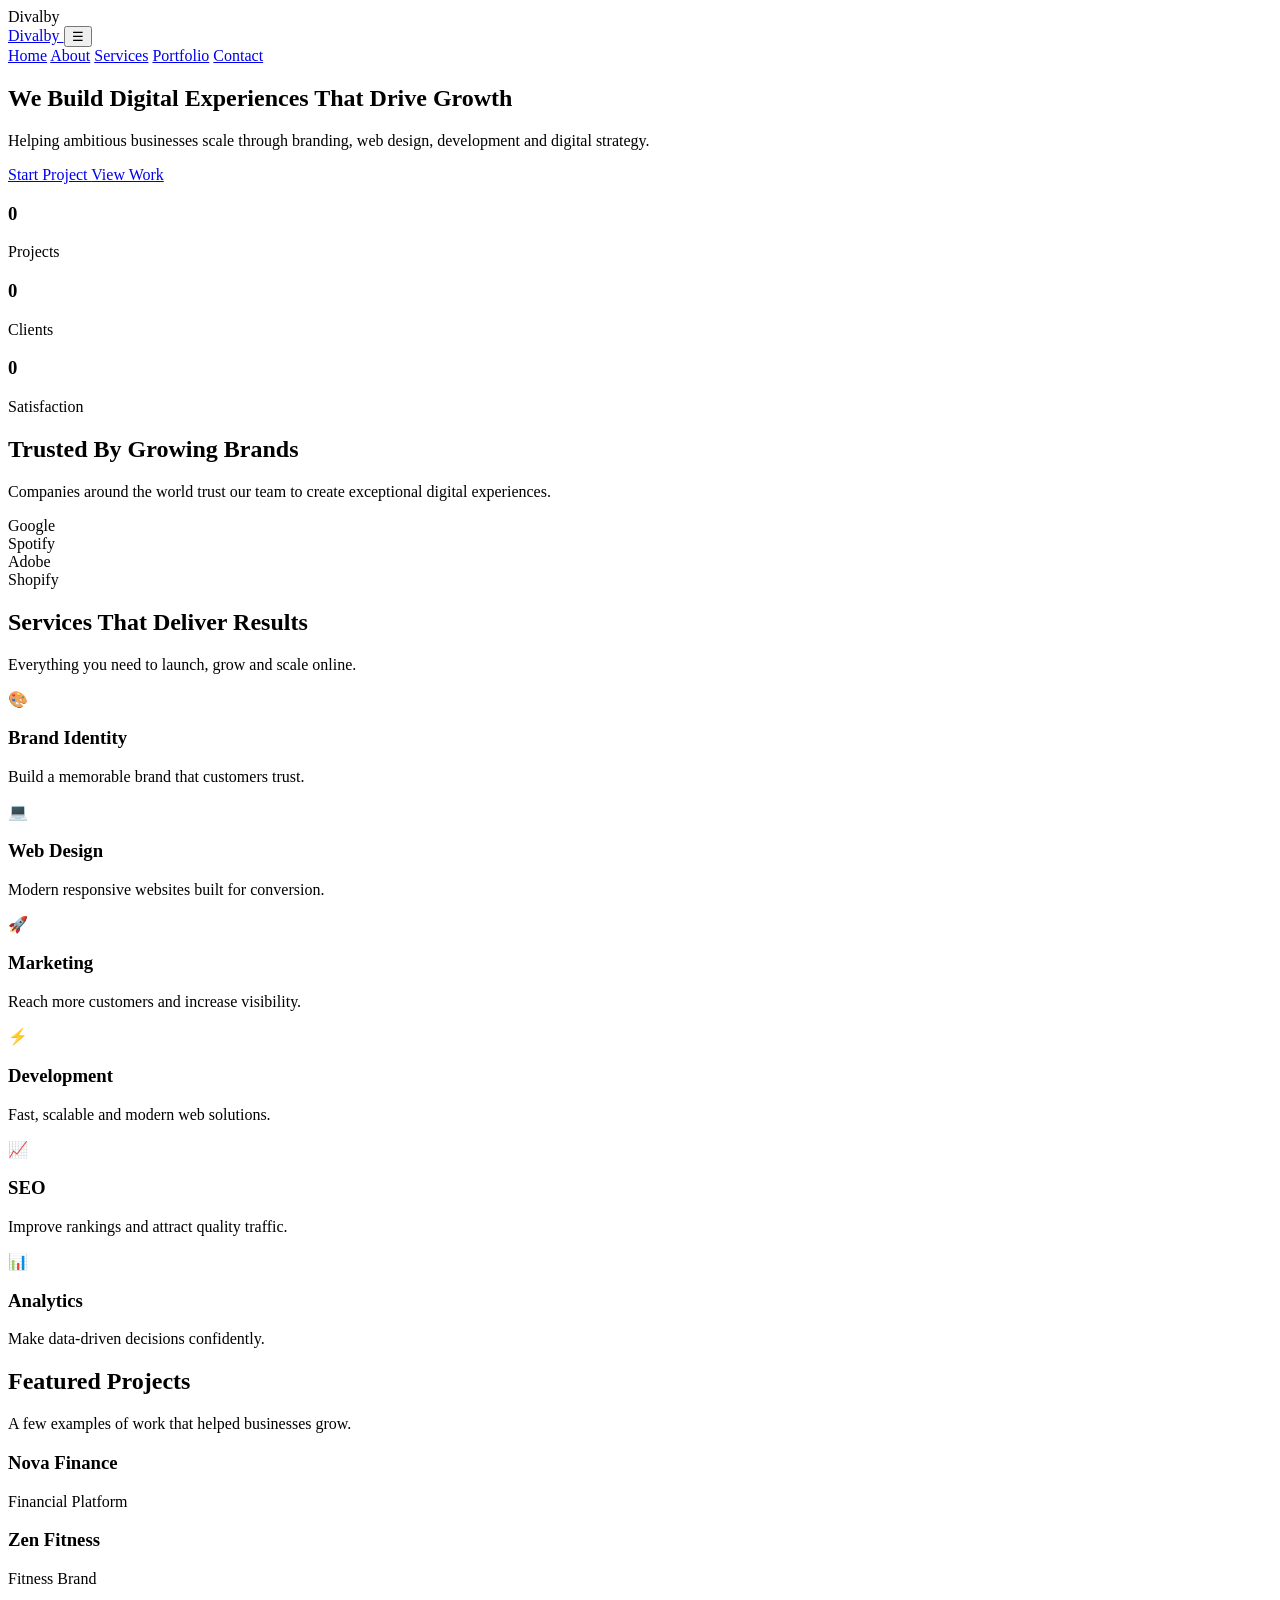
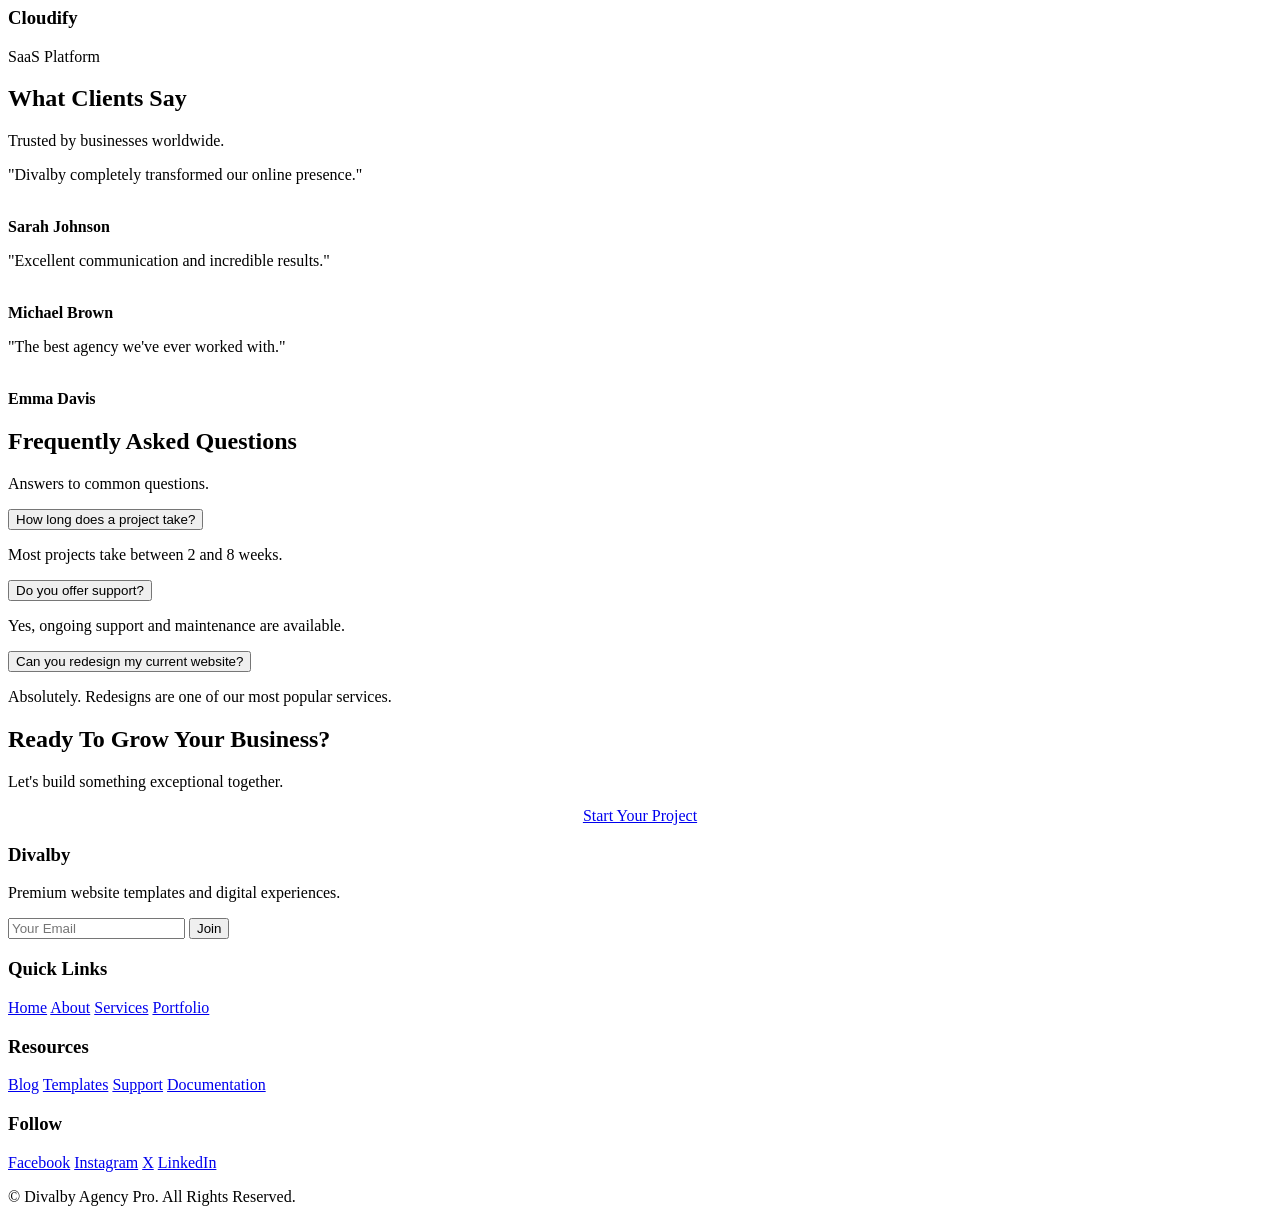
==== Divalby Premium Agency Template/index.html @ 117071e1 "Create index.html" ====
<!DOCTYPE html>
<html lang="en">
<head>

<meta charset="UTF-8">
<meta name="viewport" content="width=device-width, initial-scale=1.0">

<title>Divalby Agency Pro</title>

<meta name="description" content="Premium Digital Agency Website Template">

<link rel="stylesheet" href="style.css">

<link rel="preconnect" href="https://fonts.googleapis.com">
<link href="https://fonts.googleapis.com/css2?family=Inter:wght@400;500;600;700;800;900&display=swap" rel="stylesheet">

</head>

<body>

<div class="loader">
    <div class="loader-logo">Divalby</div>
</div>

<header class="header">

<div class="container nav">

<a href="index.html" class="logo">
Divalby
</a>

<button class="hamburger">
☰
</button>

<nav id="nav-menu">

<a href="index.html">Home</a>
<a href="about.html">About</a>
<a href="services.html">Services</a>
<a href="portfolio.html">Portfolio</a>
<a href="contact.html">Contact</a>

</nav>

</div>

</header>

<section class="hero">

<div class="hero-shape shape-1"></div>
<div class="hero-shape shape-2"></div>

<div class="container hero-content">

<h1>
We Build
<span class="hero-gradient">
Digital Experiences
</span>
That Drive Growth
</h1>

<p>
Helping ambitious businesses scale through
branding, web design, development and digital strategy.
</p>

<div class="hero-buttons">

<a href="contact.html" class="btn btn-primary">
Start Project
</a>

<a href="portfolio.html" class="btn btn-secondary">
View Work
</a>

</div>

<div class="hero-stats">

<div>
<h3 class="counter" data-target="500">0</h3>
<p>Projects</p>
</div>

<div>
<h3 class="counter" data-target="120">0</h3>
<p>Clients</p>
</div>

<div>
<h3 class="counter" data-target="98">0</h3>
<p>Satisfaction</p>
</div>

</div>

</div>

</section>

<section>

<div class="container">

<div class="section-title">
<h2>Trusted By Growing Brands</h2>
<p>
Companies around the world trust our team
to create exceptional digital experiences.
</p>
</div>

<div class="grid-4">

<div class="card">Google</div>
<div class="card">Spotify</div>
<div class="card">Adobe</div>
<div class="card">Shopify</div>

</div>

</div>

</section>

<section>

<div class="container">

<div class="section-title">
<h2>Services That Deliver Results</h2>
<p>
Everything you need to launch, grow and scale online.
</p>
</div>

<div class="grid-3">

<div class="card service-card">

<div class="service-icon">
🎨
</div>

<h3>Brand Identity</h3>

<p>
Build a memorable brand that customers trust.
</p>

</div>

<div class="card service-card">

<div class="service-icon">
💻
</div>

<h3>Web Design</h3>

<p>
Modern responsive websites built for conversion.
</p>

</div>

<div class="card service-card">

<div class="service-icon">
🚀
</div>

<h3>Marketing</h3>

<p>
Reach more customers and increase visibility.
</p>

</div>

<div class="card service-card">

<div class="service-icon">
⚡
</div>

<h3>Development</h3>

<p>
Fast, scalable and modern web solutions.
</p>

</div>

<div class="card service-card">

<div class="service-icon">
📈
</div>

<h3>SEO</h3>

<p>
Improve rankings and attract quality traffic.
</p>

</div>

<div class="card service-card">

<div class="service-icon">
📊
</div>

<h3>Analytics</h3>

<p>
Make data-driven decisions confidently.
</p>

</div>

</div>

</div>

</section>

<section>

<div class="container">

<div class="section-title">

<h2>Featured Projects</h2>

<p>
A few examples of work that helped businesses grow.
</p>

</div>

<div class="grid-3">

<div class="project card">

<div class="project-image"></div>

<h3>Nova Finance</h3>

<p>
Financial Platform
</p>

</div>

<div class="project card">

<div class="project-image"></div>

<h3>Zen Fitness</h3>

<p>
Fitness Brand
</p>

</div>

<div class="project card">

<div class="project-image"></div>

<h3>Cloudify</h3>

<p>
SaaS Platform
</p>

</div>

</div>

</div>

</section>

<section>

<div class="container">

<div class="section-title">

<h2>What Clients Say</h2>

<p>
Trusted by businesses worldwide.
</p>

</div>

<div class="grid-3">

<div class="card">

<p>
"Divalby completely transformed our online presence."
</p>

<br>

<strong>
Sarah Johnson
</strong>

</div>

<div class="card">

<p>
"Excellent communication and incredible results."
</p>

<br>

<strong>
Michael Brown
</strong>

</div>

<div class="card">

<p>
"The best agency we've ever worked with."
</p>

<br>

<strong>
Emma Davis
</strong>

</div>

</div>

</div>

</section>

<section>

<div class="container">

<div class="section-title">

<h2>Frequently Asked Questions</h2>

<p>
Answers to common questions.
</p>

</div>

<div class="faq-item card">

<button class="faq-question">
How long does a project take?
</button>

<div class="faq-answer">

<p>
Most projects take between 2 and 8 weeks.
</p>

</div>

</div>

<div class="faq-item card">

<button class="faq-question">
Do you offer support?
</button>

<div class="faq-answer">

<p>
Yes, ongoing support and maintenance are available.
</p>

</div>

</div>

<div class="faq-item card">

<button class="faq-question">
Can you redesign my current website?
</button>

<div class="faq-answer">

<p>
Absolutely. Redesigns are one of our most popular services.
</p>

</div>

</div>

</div>

</section>

<section>

<div class="container">

<div class="card glass">

<div class="section-title">

<h2>Ready To Grow Your Business?</h2>

<p>
Let's build something exceptional together.
</p>

</div>

<div style="text-align:center;">

<a href="contact.html" class="btn btn-primary">
Start Your Project
</a>

</div>

</div>

</div>

</section>

<footer class="footer">

<div class="container">

<div class="footer-grid">

<div>

<h3>Divalby</h3>

<p>
Premium website templates and digital experiences.
</p>

<div class="newsletter">

<input
type="email"
placeholder="Your Email">

<button class="btn btn-primary">
Join
</button>

</div>

</div>

<div>

<h3>Quick Links</h3>

<a href="index.html">Home</a>
<a href="about.html">About</a>
<a href="services.html">Services</a>
<a href="portfolio.html">Portfolio</a>

</div>

<div>

<h3>Resources</h3>

<a href="#">Blog</a>
<a href="#">Templates</a>
<a href="#">Support</a>
<a href="#">Documentation</a>

</div>

<div>

<h3>Follow</h3>

<a href="#">Facebook</a>
<a href="#">Instagram</a>
<a href="#">X</a>
<a href="#">LinkedIn</a>

</div>

</div>

<div class="footer-bottom">

<p>
© <span id="year"></span> Divalby Agency Pro.
All Rights Reserved.
</p>

</div>

</div>

</footer>

<script src="script.js"></script>

</body>
</html>
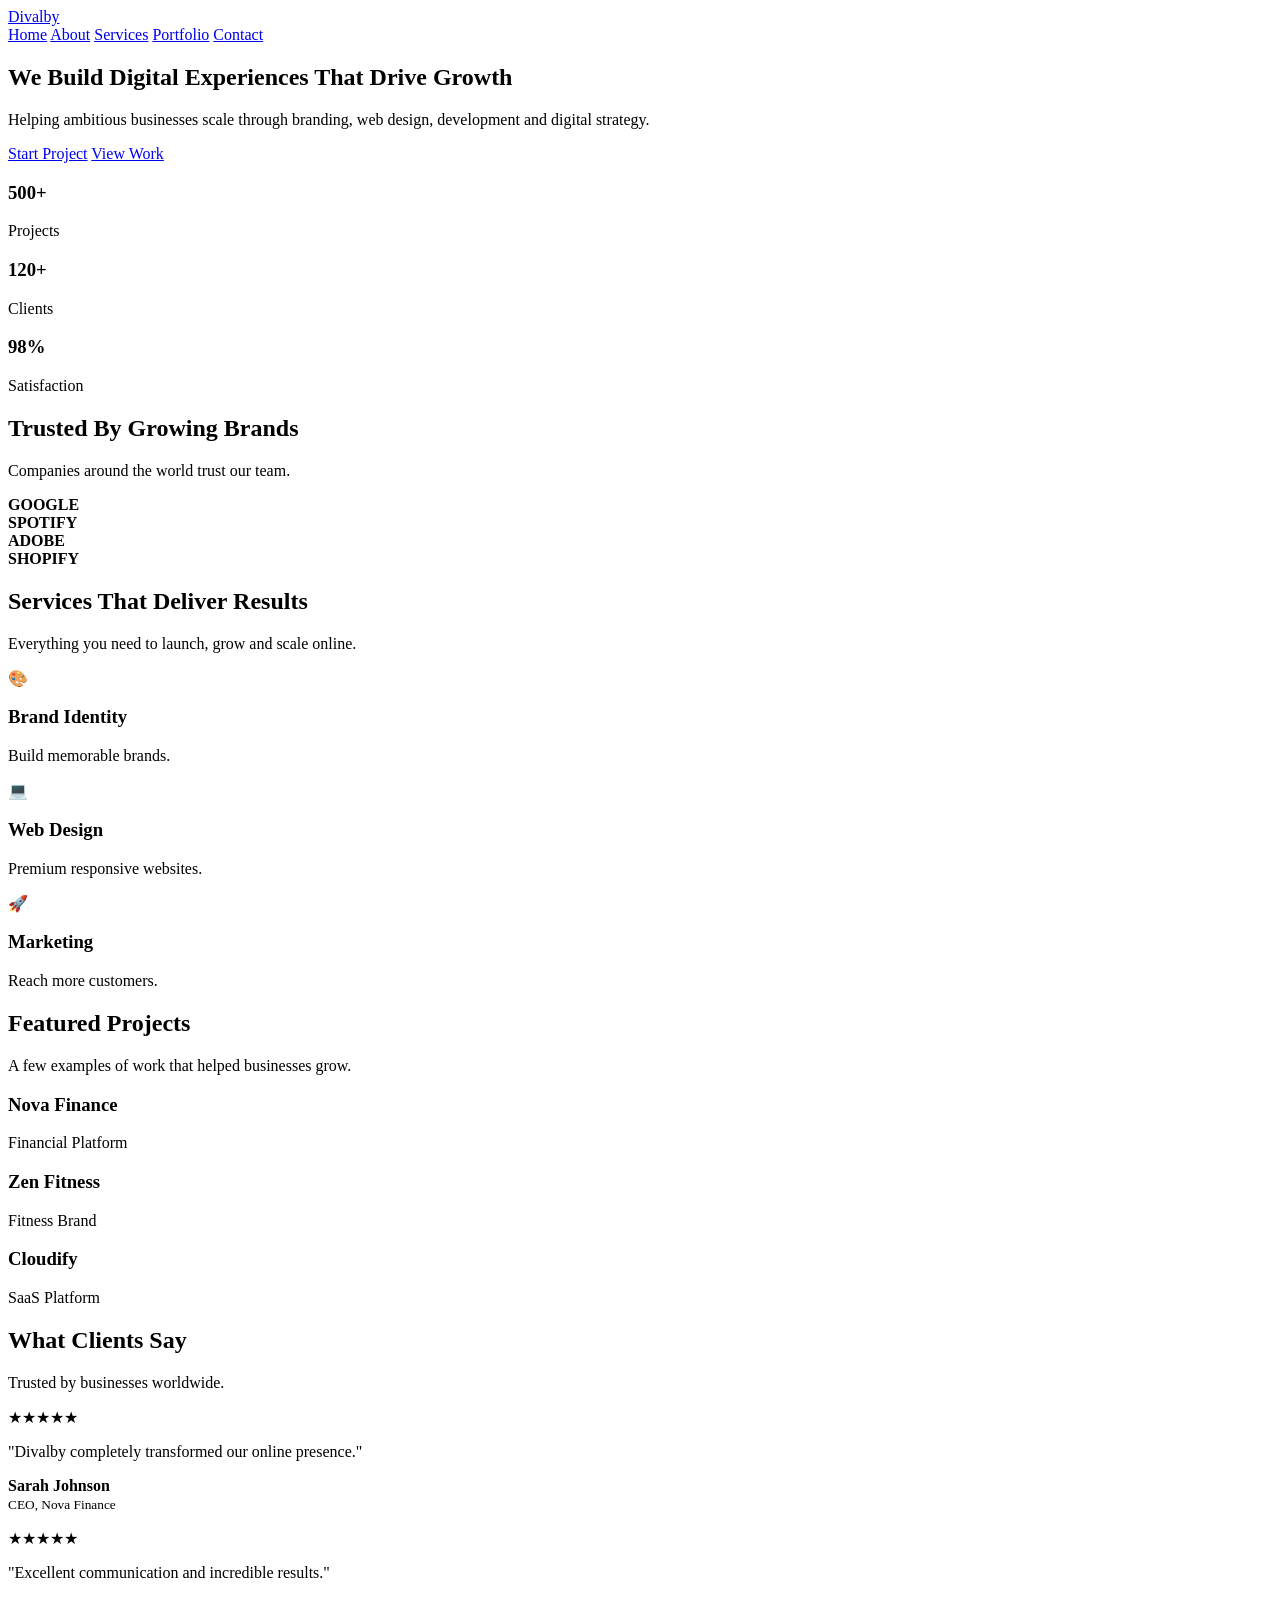
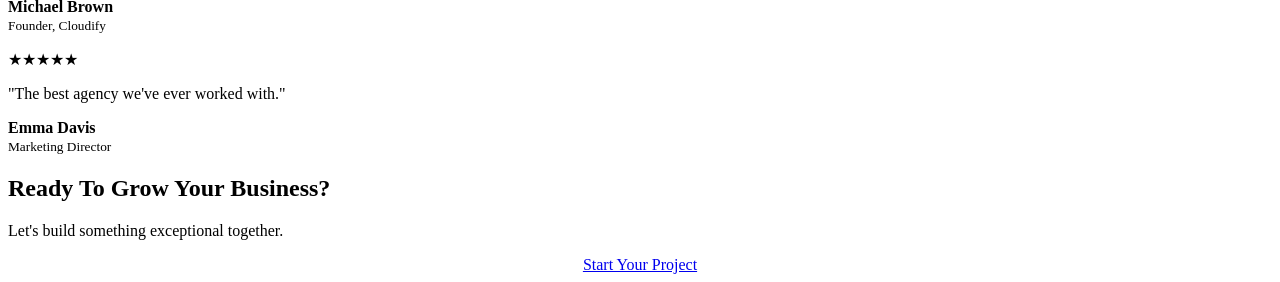
==== commit abc2c0ac: "Update index.html" ====
--- a/Divalby Premium Agency Template/index.html
+++ b/Divalby Premium Agency Template/index.html
@@ -1,531 +1,167 @@
 <!DOCTYPE html>
 <html lang="en">
 <head>
-
 <meta charset="UTF-8">
 <meta name="viewport" content="width=device-width, initial-scale=1.0">
-
 <title>Divalby Agency Pro</title>
-
-<meta name="description" content="Premium Digital Agency Website Template">
-
-<link rel="stylesheet" href="style.css">
-
-<link rel="preconnect" href="https://fonts.googleapis.com">
-<link href="https://fonts.googleapis.com/css2?family=Inter:wght@400;500;600;700;800;900&display=swap" rel="stylesheet">
-
+<link rel="stylesheet" href="divalby-style-v3.css">
+<link href="https://fonts.googleapis.com/css2?family=Inter:wght@400;500;600;700;800&display=swap" rel="stylesheet">
 </head>
-
 <body>
 
-<div class="loader">
-    <div class="loader-logo">Divalby</div>
-</div>
-
 <header class="header">
-
-<div class="container nav">
-
-<a href="index.html" class="logo">
-Divalby
-</a>
-
-<button class="hamburger">
-☰
-</button>
-
-<nav id="nav-menu">
-
-<a href="index.html">Home</a>
-<a href="about.html">About</a>
-<a href="services.html">Services</a>
-<a href="portfolio.html">Portfolio</a>
-<a href="contact.html">Contact</a>
-
-</nav>
-
-</div>
-
+  <div class="container nav">
+    <a href="index.html" class="logo">Divalby</a>
+    <nav>
+      <a href="index.html" class="active">Home</a>
+      <a href="about.html">About</a>
+      <a href="services.html">Services</a>
+      <a href="portfolio.html">Portfolio</a>
+      <a href="contact.html">Contact</a>
+    </nav>
+  </div>
 </header>
 
 <section class="hero">
+  <div class="container hero-content">
+    <h1>
+      We Build Digital
+      <span class="hero-gradient">Experiences</span>
+      That Drive Growth
+    </h1>
 
-<div class="hero-shape shape-1"></div>
-<div class="hero-shape shape-2"></div>
+    <p>
+      Helping ambitious businesses scale through branding,
+      web design, development and digital strategy.
+    </p>
 
-<div class="container hero-content">
+    <div class="hero-buttons">
+      <a href="contact.html" class="btn btn-primary">Start Project</a>
+      <a href="portfolio.html" class="btn btn-secondary">View Work</a>
+    </div>
 
-<h1>
-We Build
-<span class="hero-gradient">
-Digital Experiences
-</span>
-That Drive Growth
-</h1>
-
-<p>
-Helping ambitious businesses scale through
-branding, web design, development and digital strategy.
-</p>
-
-<div class="hero-buttons">
-
-<a href="contact.html" class="btn btn-primary">
-Start Project
-</a>
-
-<a href="portfolio.html" class="btn btn-secondary">
-View Work
-</a>
-
-</div>
-
-<div class="hero-stats">
-
-<div>
-<h3 class="counter" data-target="500">0</h3>
-<p>Projects</p>
-</div>
-
-<div>
-<h3 class="counter" data-target="120">0</h3>
-<p>Clients</p>
-</div>
-
-<div>
-<h3 class="counter" data-target="98">0</h3>
-<p>Satisfaction</p>
-</div>
-
-</div>
-
-</div>
-
+    <div class="hero-stats">
+      <div>
+        <h3>500+</h3>
+        <p>Projects</p>
+      </div>
+      <div>
+        <h3>120+</h3>
+        <p>Clients</p>
+      </div>
+      <div>
+        <h3>98%</h3>
+        <p>Satisfaction</p>
+      </div>
+    </div>
+  </div>
 </section>
 
 <section>
+  <div class="container">
+    <div class="section-title">
+      <h2>Trusted By Growing Brands</h2>
+      <p>Companies around the world trust our team.</p>
+    </div>
 
-<div class="container">
-
-<div class="section-title">
-<h2>Trusted By Growing Brands</h2>
-<p>
-Companies around the world trust our team
-to create exceptional digital experiences.
-</p>
-</div>
-
-<div class="grid-4">
-
-<div class="card">Google</div>
-<div class="card">Spotify</div>
-<div class="card">Adobe</div>
-<div class="card">Shopify</div>
-
-</div>
-
-</div>
-
+    <div class="grid-4">
+      <div class="card"><strong>GOOGLE</strong></div>
+      <div class="card"><strong>SPOTIFY</strong></div>
+      <div class="card"><strong>ADOBE</strong></div>
+      <div class="card"><strong>SHOPIFY</strong></div>
+    </div>
+  </div>
 </section>
 
 <section>
+  <div class="container">
+    <div class="section-title">
+      <h2>Services That Deliver Results</h2>
+      <p>Everything you need to launch, grow and scale online.</p>
+    </div>
 
-<div class="container">
-
-<div class="section-title">
-<h2>Services That Deliver Results</h2>
-<p>
-Everything you need to launch, grow and scale online.
-</p>
-</div>
-
-<div class="grid-3">
-
-<div class="card service-card">
-
-<div class="service-icon">
-🎨
-</div>
-
-<h3>Brand Identity</h3>
-
-<p>
-Build a memorable brand that customers trust.
-</p>
-
-</div>
-
-<div class="card service-card">
-
-<div class="service-icon">
-💻
-</div>
-
-<h3>Web Design</h3>
-
-<p>
-Modern responsive websites built for conversion.
-</p>
-
-</div>
-
-<div class="card service-card">
-
-<div class="service-icon">
-🚀
-</div>
-
-<h3>Marketing</h3>
-
-<p>
-Reach more customers and increase visibility.
-</p>
-
-</div>
-
-<div class="card service-card">
-
-<div class="service-icon">
-⚡
-</div>
-
-<h3>Development</h3>
-
-<p>
-Fast, scalable and modern web solutions.
-</p>
-
-</div>
-
-<div class="card service-card">
-
-<div class="service-icon">
-📈
-</div>
-
-<h3>SEO</h3>
-
-<p>
-Improve rankings and attract quality traffic.
-</p>
-
-</div>
-
-<div class="card service-card">
-
-<div class="service-icon">
-📊
-</div>
-
-<h3>Analytics</h3>
-
-<p>
-Make data-driven decisions confidently.
-</p>
-
-</div>
-
-</div>
-
-</div>
-
+    <div class="grid-3">
+      <div class="card"><div class="service-icon">🎨</div><h3>Brand Identity</h3><p>Build memorable brands.</p></div>
+      <div class="card"><div class="service-icon">💻</div><h3>Web Design</h3><p>Premium responsive websites.</p></div>
+      <div class="card"><div class="service-icon">🚀</div><h3>Marketing</h3><p>Reach more customers.</p></div>
+    </div>
+  </div>
 </section>
 
 <section>
+  <div class="container">
+    <div class="section-title">
+      <h2>Featured Projects</h2>
+      <p>A few examples of work that helped businesses grow.</p>
+    </div>
 
-<div class="container">
+    <div class="grid-3">
+      <div class="card project">
+        <div class="project-image"></div>
+        <h3>Nova Finance</h3>
+        <p>Financial Platform</p>
+      </div>
 
-<div class="section-title">
+      <div class="card project">
+        <div class="project-image"></div>
+        <h3>Zen Fitness</h3>
+        <p>Fitness Brand</p>
+      </div>
 
-<h2>Featured Projects</h2>
-
-<p>
-A few examples of work that helped businesses grow.
-</p>
-
-</div>
-
-<div class="grid-3">
-
-<div class="project card">
-
-<div class="project-image"></div>
-
-<h3>Nova Finance</h3>
-
-<p>
-Financial Platform
-</p>
-
-</div>
-
-<div class="project card">
-
-<div class="project-image"></div>
-
-<h3>Zen Fitness</h3>
-
-<p>
-Fitness Brand
-</p>
-
-</div>
-
-<div class="project card">
-
-<div class="project-image"></div>
-
-<h3>Cloudify</h3>
-
-<p>
-SaaS Platform
-</p>
-
-</div>
-
-</div>
-
-</div>
-
+      <div class="card project">
+        <div class="project-image"></div>
+        <h3>Cloudify</h3>
+        <p>SaaS Platform</p>
+      </div>
+    </div>
+  </div>
 </section>
 
 <section>
+  <div class="container">
+    <div class="section-title">
+      <h2>What Clients Say</h2>
+      <p>Trusted by businesses worldwide.</p>
+    </div>
 
-<div class="container">
+    <div class="grid-3">
+      <div class="card">
+        <p>★★★★★</p>
+        <p>"Divalby completely transformed our online presence."</p>
+        <strong>Sarah Johnson</strong><br>
+        <small>CEO, Nova Finance</small>
+      </div>
 
-<div class="section-title">
+      <div class="card">
+        <p>★★★★★</p>
+        <p>"Excellent communication and incredible results."</p>
+        <strong>Michael Brown</strong><br>
+        <small>Founder, Cloudify</small>
+      </div>
 
-<h2>What Clients Say</h2>
-
-<p>
-Trusted by businesses worldwide.
-</p>
-
-</div>
-
-<div class="grid-3">
-
-<div class="card">
-
-<p>
-"Divalby completely transformed our online presence."
-</p>
-
-<br>
-
-<strong>
-Sarah Johnson
-</strong>
-
-</div>
-
-<div class="card">
-
-<p>
-"Excellent communication and incredible results."
-</p>
-
-<br>
-
-<strong>
-Michael Brown
-</strong>
-
-</div>
-
-<div class="card">
-
-<p>
-"The best agency we've ever worked with."
-</p>
-
-<br>
-
-<strong>
-Emma Davis
-</strong>
-
-</div>
-
-</div>
-
-</div>
-
+      <div class="card">
+        <p>★★★★★</p>
+        <p>"The best agency we've ever worked with."</p>
+        <strong>Emma Davis</strong><br>
+        <small>Marketing Director</small>
+      </div>
+    </div>
+  </div>
 </section>
 
 <section>
-
-<div class="container">
-
-<div class="section-title">
-
-<h2>Frequently Asked Questions</h2>
-
-<p>
-Answers to common questions.
-</p>
-
-</div>
-
-<div class="faq-item card">
-
-<button class="faq-question">
-How long does a project take?
-</button>
-
-<div class="faq-answer">
-
-<p>
-Most projects take between 2 and 8 weeks.
-</p>
-
-</div>
-
-</div>
-
-<div class="faq-item card">
-
-<button class="faq-question">
-Do you offer support?
-</button>
-
-<div class="faq-answer">
-
-<p>
-Yes, ongoing support and maintenance are available.
-</p>
-
-</div>
-
-</div>
-
-<div class="faq-item card">
-
-<button class="faq-question">
-Can you redesign my current website?
-</button>
-
-<div class="faq-answer">
-
-<p>
-Absolutely. Redesigns are one of our most popular services.
-</p>
-
-</div>
-
-</div>
-
-</div>
-
+  <div class="container">
+    <div class="card glass">
+      <div class="section-title">
+        <h2>Ready To Grow Your Business?</h2>
+        <p>Let's build something exceptional together.</p>
+      </div>
+      <div style="text-align:center">
+        <a href="contact.html" class="btn btn-primary">Start Your Project</a>
+      </div>
+    </div>
+  </div>
 </section>
-
-<section>
-
-<div class="container">
-
-<div class="card glass">
-
-<div class="section-title">
-
-<h2>Ready To Grow Your Business?</h2>
-
-<p>
-Let's build something exceptional together.
-</p>
-
-</div>
-
-<div style="text-align:center;">
-
-<a href="contact.html" class="btn btn-primary">
-Start Your Project
-</a>
-
-</div>
-
-</div>
-
-</div>
-
-</section>
-
-<footer class="footer">
-
-<div class="container">
-
-<div class="footer-grid">
-
-<div>
-
-<h3>Divalby</h3>
-
-<p>
-Premium website templates and digital experiences.
-</p>
-
-<div class="newsletter">
-
-<input
-type="email"
-placeholder="Your Email">
-
-<button class="btn btn-primary">
-Join
-</button>
-
-</div>
-
-</div>
-
-<div>
-
-<h3>Quick Links</h3>
-
-<a href="index.html">Home</a>
-<a href="about.html">About</a>
-<a href="services.html">Services</a>
-<a href="portfolio.html">Portfolio</a>
-
-</div>
-
-<div>
-
-<h3>Resources</h3>
-
-<a href="#">Blog</a>
-<a href="#">Templates</a>
-<a href="#">Support</a>
-<a href="#">Documentation</a>
-
-</div>
-
-<div>
-
-<h3>Follow</h3>
-
-<a href="#">Facebook</a>
-<a href="#">Instagram</a>
-<a href="#">X</a>
-<a href="#">LinkedIn</a>
-
-</div>
-
-</div>
-
-<div class="footer-bottom">
-
-<p>
-© <span id="year"></span> Divalby Agency Pro.
-All Rights Reserved.
-</p>
-
-</div>
-
-</div>
-
-</footer>
-
-<script src="script.js"></script>
 
 </body>
 </html>
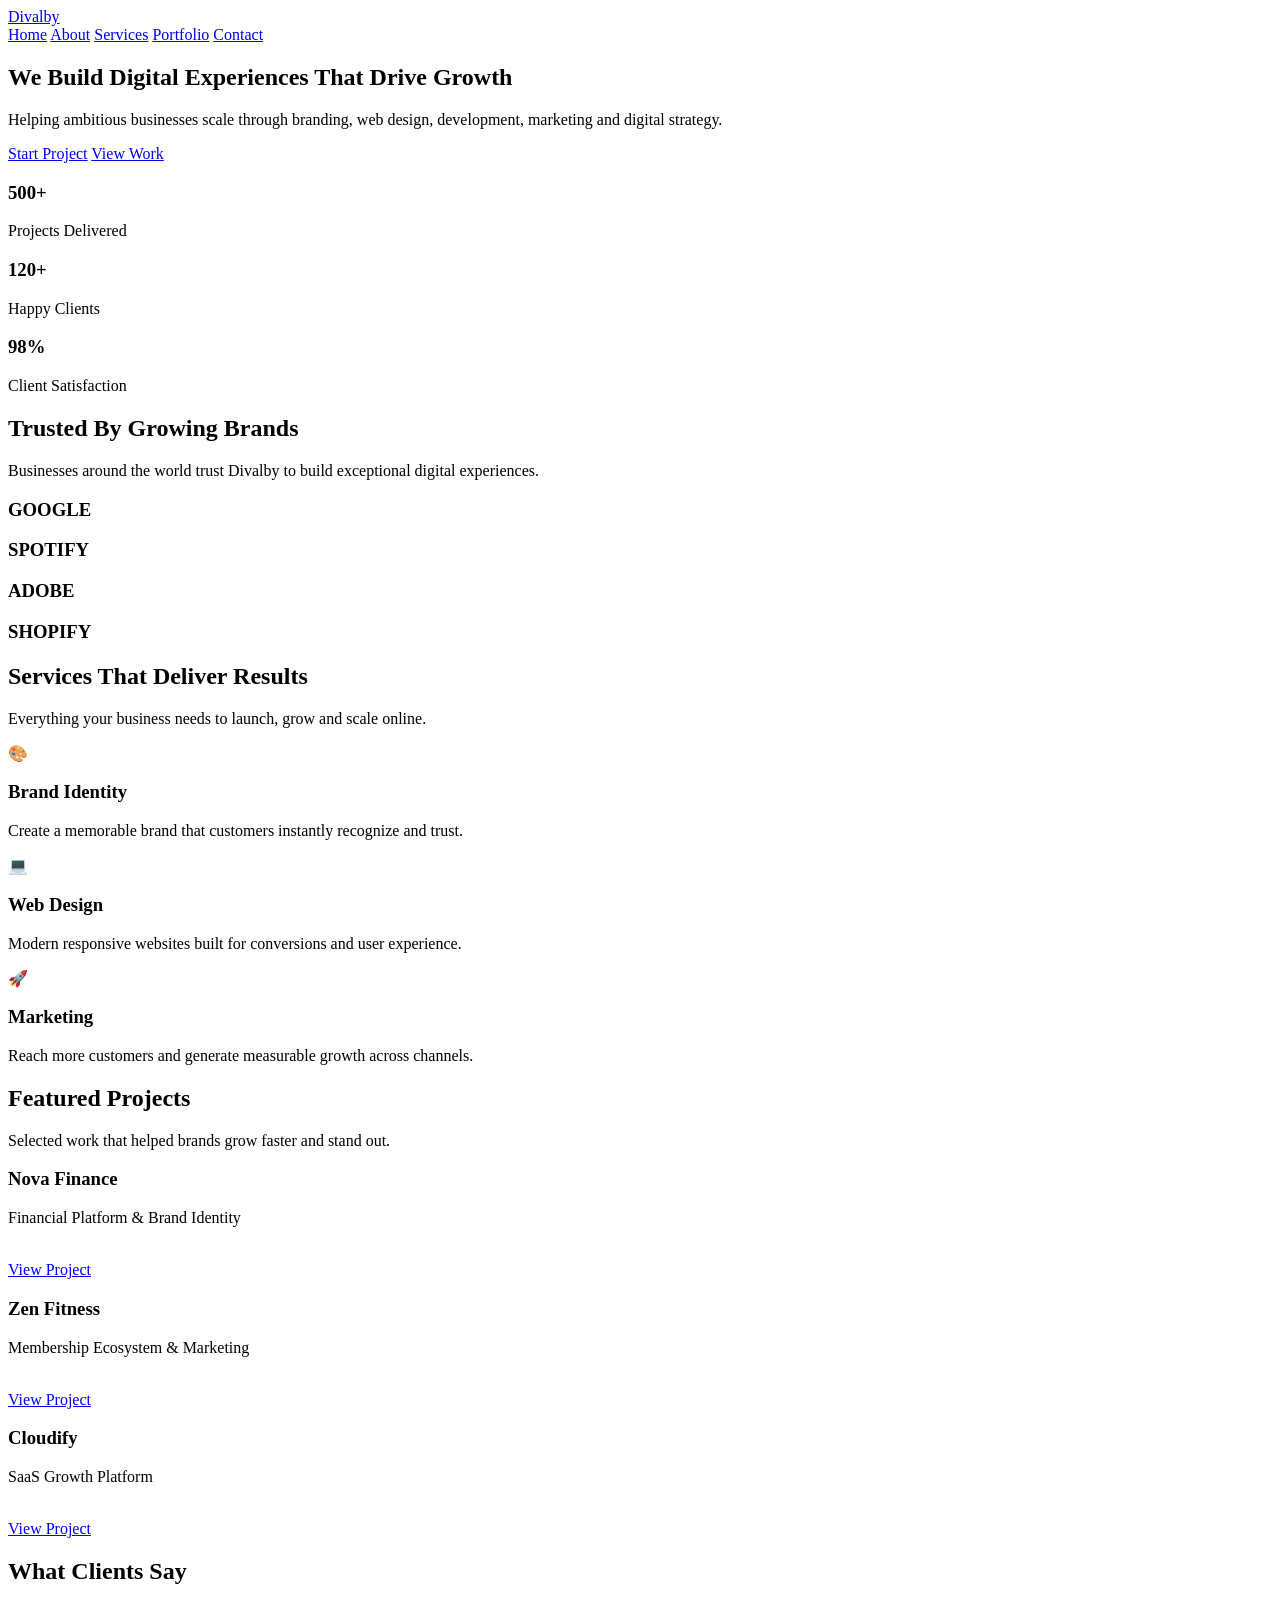
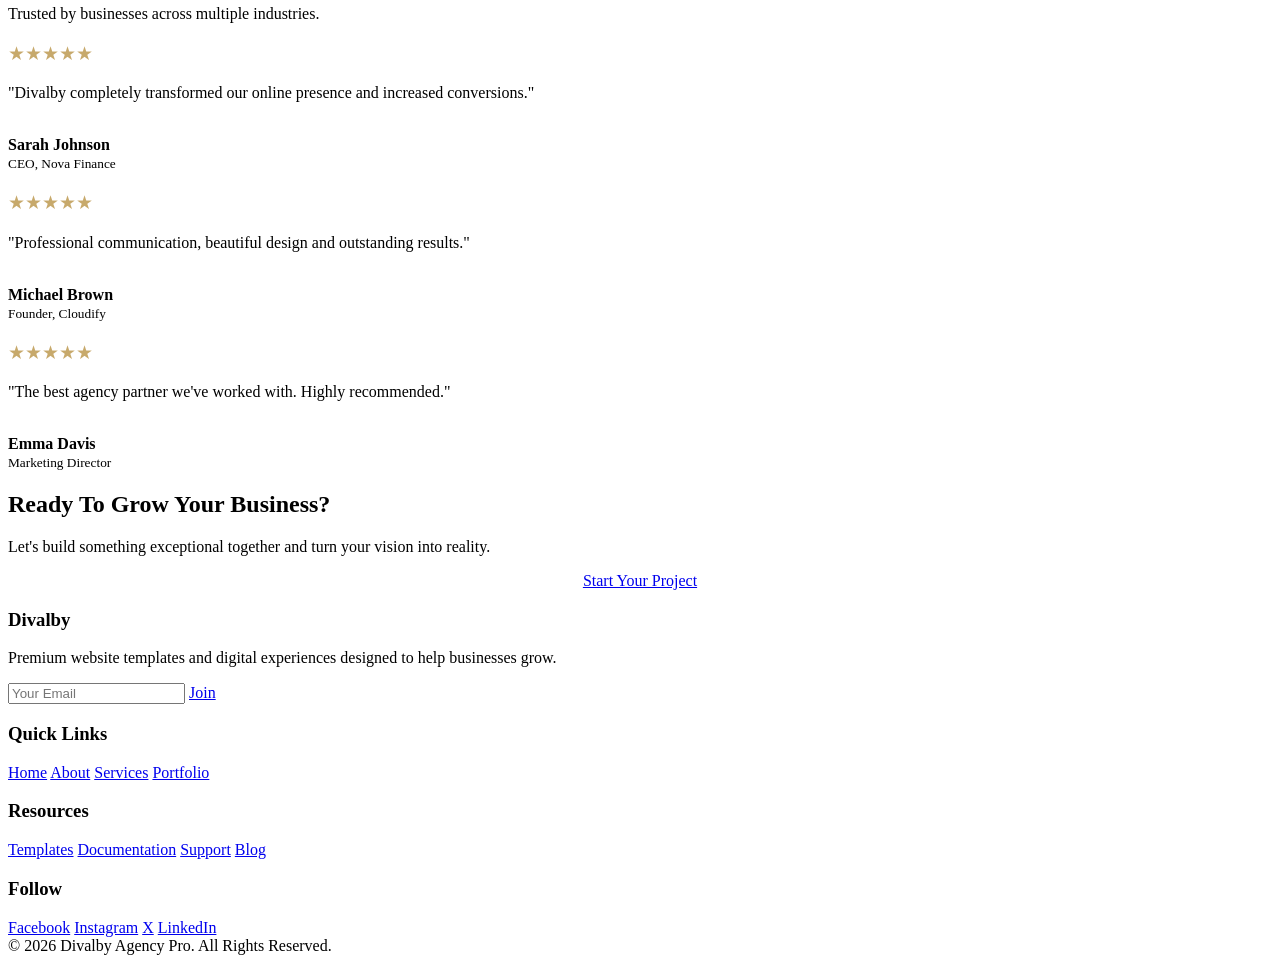
==== commit 6c7ca589: "Update index.html" ====
--- a/Divalby Premium Agency Template/index.html
+++ b/Divalby Premium Agency Template/index.html
@@ -12,6 +12,7 @@
 <header class="header">
   <div class="container nav">
     <a href="index.html" class="logo">Divalby</a>
+
     <nav>
       <a href="index.html" class="active">Home</a>
       <a href="about.html">About</a>
@@ -24,6 +25,7 @@
 
 <section class="hero">
   <div class="container hero-content">
+
     <h1>
       We Build Digital
       <span class="hero-gradient">Experiences</span>
@@ -31,8 +33,8 @@
     </h1>
 
     <p>
-      Helping ambitious businesses scale through branding,
-      web design, development and digital strategy.
+      Helping ambitious businesses scale through branding, web design,
+      development, marketing and digital strategy.
     </p>
 
     <div class="hero-buttons">
@@ -43,125 +45,220 @@
     <div class="hero-stats">
       <div>
         <h3>500+</h3>
-        <p>Projects</p>
-      </div>
+        <p>Projects Delivered</p>
+      </div>
+
       <div>
         <h3>120+</h3>
-        <p>Clients</p>
-      </div>
+        <p>Happy Clients</p>
+      </div>
+
       <div>
         <h3>98%</h3>
-        <p>Satisfaction</p>
-      </div>
-    </div>
-  </div>
-</section>
-
-<section>
-  <div class="container">
+        <p>Client Satisfaction</p>
+      </div>
+    </div>
+
+  </div>
+</section>
+
+<section>
+  <div class="container">
+
     <div class="section-title">
       <h2>Trusted By Growing Brands</h2>
-      <p>Companies around the world trust our team.</p>
+      <p>Businesses around the world trust Divalby to build exceptional digital experiences.</p>
     </div>
 
     <div class="grid-4">
-      <div class="card"><strong>GOOGLE</strong></div>
-      <div class="card"><strong>SPOTIFY</strong></div>
-      <div class="card"><strong>ADOBE</strong></div>
-      <div class="card"><strong>SHOPIFY</strong></div>
-    </div>
-  </div>
-</section>
-
-<section>
-  <div class="container">
+      <div class="card"><h3>GOOGLE</h3></div>
+      <div class="card"><h3>SPOTIFY</h3></div>
+      <div class="card"><h3>ADOBE</h3></div>
+      <div class="card"><h3>SHOPIFY</h3></div>
+    </div>
+
+  </div>
+</section>
+
+<section>
+  <div class="container">
+
     <div class="section-title">
       <h2>Services That Deliver Results</h2>
-      <p>Everything you need to launch, grow and scale online.</p>
+      <p>Everything your business needs to launch, grow and scale online.</p>
     </div>
 
     <div class="grid-3">
-      <div class="card"><div class="service-icon">🎨</div><h3>Brand Identity</h3><p>Build memorable brands.</p></div>
-      <div class="card"><div class="service-icon">💻</div><h3>Web Design</h3><p>Premium responsive websites.</p></div>
-      <div class="card"><div class="service-icon">🚀</div><h3>Marketing</h3><p>Reach more customers.</p></div>
-    </div>
-  </div>
-</section>
-
-<section>
-  <div class="container">
+
+      <div class="card">
+        <div class="service-icon">🎨</div>
+        <h3>Brand Identity</h3>
+        <p>Create a memorable brand that customers instantly recognize and trust.</p>
+      </div>
+
+      <div class="card">
+        <div class="service-icon">💻</div>
+        <h3>Web Design</h3>
+        <p>Modern responsive websites built for conversions and user experience.</p>
+      </div>
+
+      <div class="card">
+        <div class="service-icon">🚀</div>
+        <h3>Marketing</h3>
+        <p>Reach more customers and generate measurable growth across channels.</p>
+      </div>
+
+    </div>
+
+  </div>
+</section>
+
+<section>
+  <div class="container">
+
     <div class="section-title">
       <h2>Featured Projects</h2>
-      <p>A few examples of work that helped businesses grow.</p>
+      <p>Selected work that helped brands grow faster and stand out.</p>
     </div>
 
     <div class="grid-3">
+
       <div class="card project">
         <div class="project-image"></div>
         <h3>Nova Finance</h3>
-        <p>Financial Platform</p>
+        <p>Financial Platform & Brand Identity</p>
+        <br>
+        <a href="portfolio.html" class="btn btn-secondary">View Project</a>
       </div>
 
       <div class="card project">
         <div class="project-image"></div>
         <h3>Zen Fitness</h3>
-        <p>Fitness Brand</p>
+        <p>Membership Ecosystem & Marketing</p>
+        <br>
+        <a href="portfolio.html" class="btn btn-secondary">View Project</a>
       </div>
 
       <div class="card project">
         <div class="project-image"></div>
         <h3>Cloudify</h3>
-        <p>SaaS Platform</p>
-      </div>
-    </div>
-  </div>
-</section>
-
-<section>
-  <div class="container">
+        <p>SaaS Growth Platform</p>
+        <br>
+        <a href="portfolio.html" class="btn btn-secondary">View Project</a>
+      </div>
+
+    </div>
+
+  </div>
+</section>
+
+<section>
+  <div class="container">
+
     <div class="section-title">
       <h2>What Clients Say</h2>
-      <p>Trusted by businesses worldwide.</p>
+      <p>Trusted by businesses across multiple industries.</p>
     </div>
 
     <div class="grid-3">
-      <div class="card">
-        <p>★★★★★</p>
-        <p>"Divalby completely transformed our online presence."</p>
+
+      <div class="card">
+        <p style="color:#c7a96b;font-size:1.2rem;">★★★★★</p>
+        <p>"Divalby completely transformed our online presence and increased conversions."</p>
+        <br>
         <strong>Sarah Johnson</strong><br>
         <small>CEO, Nova Finance</small>
       </div>
 
       <div class="card">
-        <p>★★★★★</p>
-        <p>"Excellent communication and incredible results."</p>
+        <p style="color:#c7a96b;font-size:1.2rem;">★★★★★</p>
+        <p>"Professional communication, beautiful design and outstanding results."</p>
+        <br>
         <strong>Michael Brown</strong><br>
         <small>Founder, Cloudify</small>
       </div>
 
       <div class="card">
-        <p>★★★★★</p>
-        <p>"The best agency we've ever worked with."</p>
+        <p style="color:#c7a96b;font-size:1.2rem;">★★★★★</p>
+        <p>"The best agency partner we've worked with. Highly recommended."</p>
+        <br>
         <strong>Emma Davis</strong><br>
         <small>Marketing Director</small>
       </div>
-    </div>
-  </div>
-</section>
-
-<section>
-  <div class="container">
+
+    </div>
+
+  </div>
+</section>
+
+<section>
+  <div class="container">
+
     <div class="card glass">
+
       <div class="section-title">
         <h2>Ready To Grow Your Business?</h2>
-        <p>Let's build something exceptional together.</p>
-      </div>
-      <div style="text-align:center">
+        <p>Let's build something exceptional together and turn your vision into reality.</p>
+      </div>
+
+      <div style="text-align:center;">
         <a href="contact.html" class="btn btn-primary">Start Your Project</a>
       </div>
-    </div>
-  </div>
-</section>
+
+    </div>
+
+  </div>
+</section>
+
+<footer class="footer">
+
+  <div class="container">
+
+    <div class="footer-grid">
+
+      <div>
+        <h3>Divalby</h3>
+        <p>Premium website templates and digital experiences designed to help businesses grow.</p>
+
+        <div class="newsletter">
+          <input type="email" placeholder="Your Email">
+          <a href="#" class="btn btn-primary">Join</a>
+        </div>
+      </div>
+
+      <div>
+        <h3>Quick Links</h3>
+        <a href="index.html">Home</a>
+        <a href="about.html">About</a>
+        <a href="services.html">Services</a>
+        <a href="portfolio.html">Portfolio</a>
+      </div>
+
+      <div>
+        <h3>Resources</h3>
+        <a href="#">Templates</a>
+        <a href="#">Documentation</a>
+        <a href="#">Support</a>
+        <a href="#">Blog</a>
+      </div>
+
+      <div>
+        <h3>Follow</h3>
+        <a href="#">Facebook</a>
+        <a href="#">Instagram</a>
+        <a href="#">X</a>
+        <a href="#">LinkedIn</a>
+      </div>
+
+    </div>
+
+    <div class="footer-bottom">
+      © 2026 Divalby Agency Pro. All Rights Reserved.
+    </div>
+
+  </div>
+
+</footer>
 
 </body>
 </html>
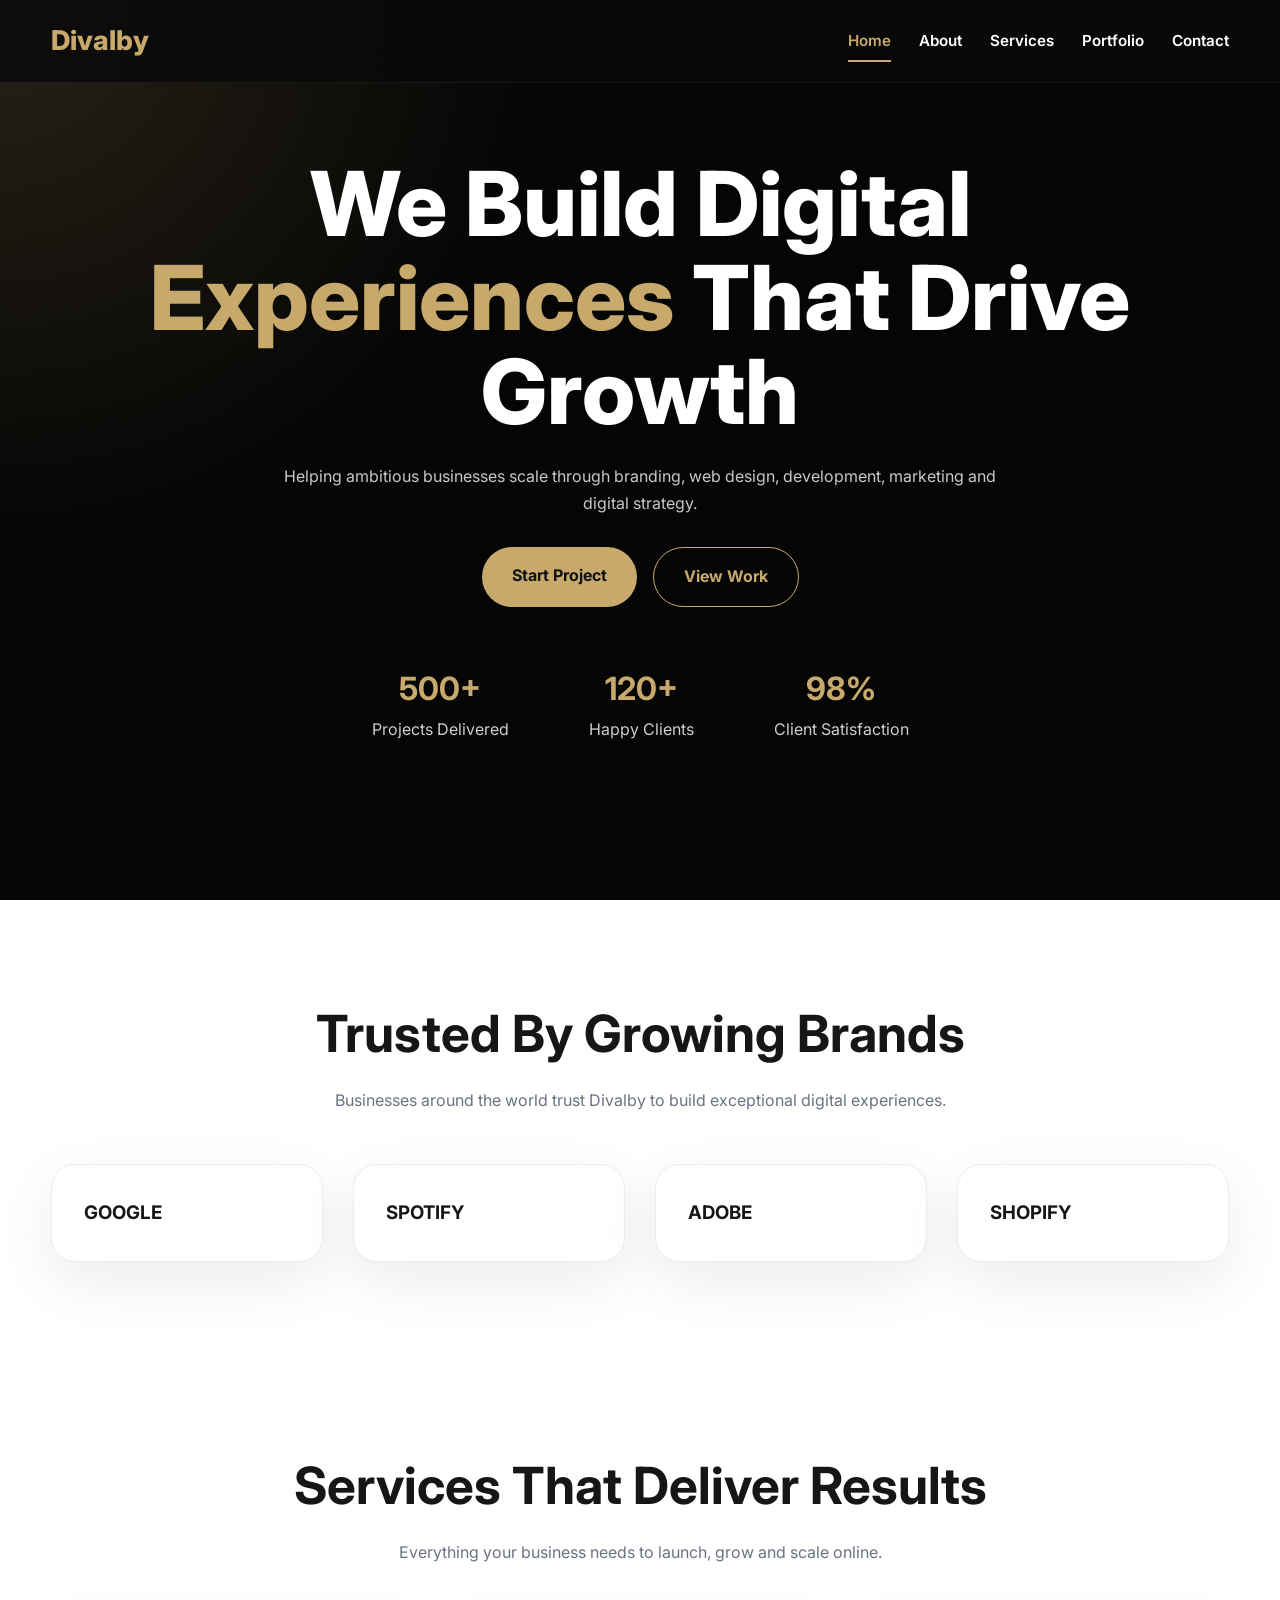
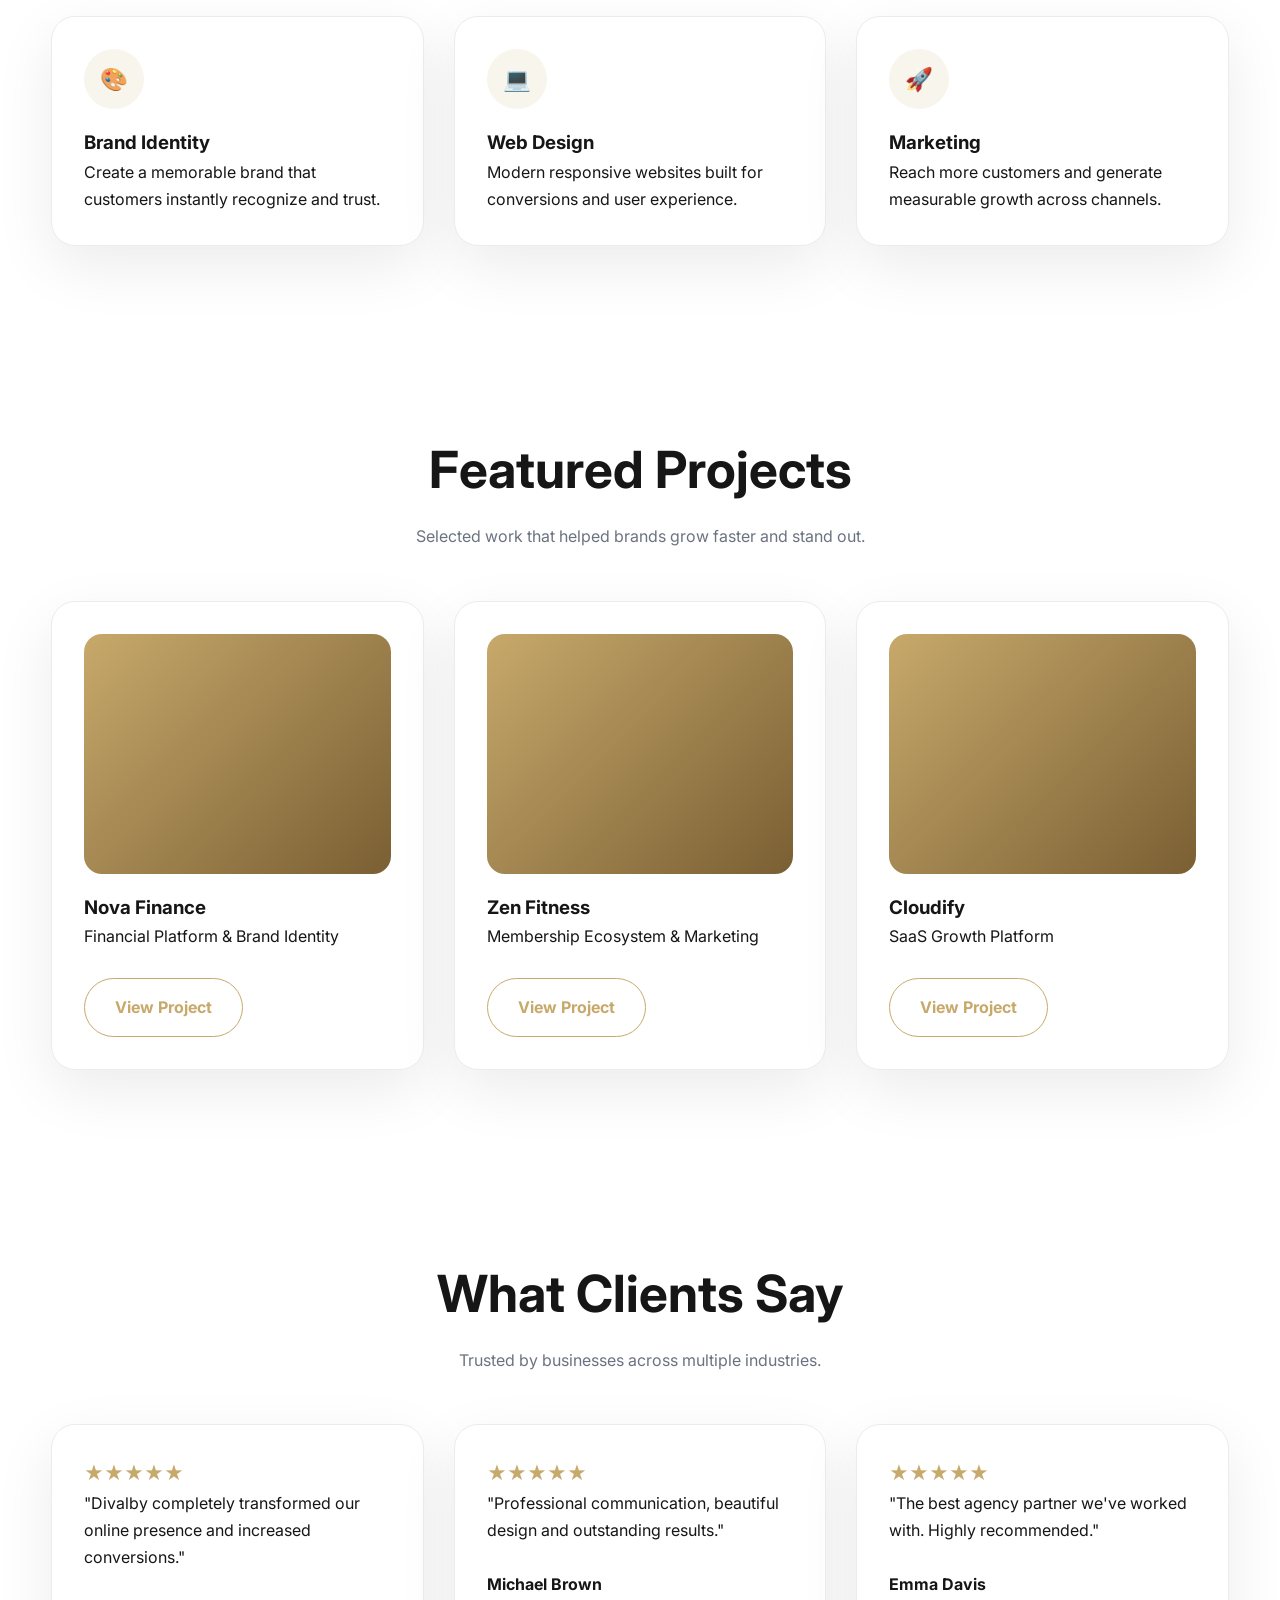
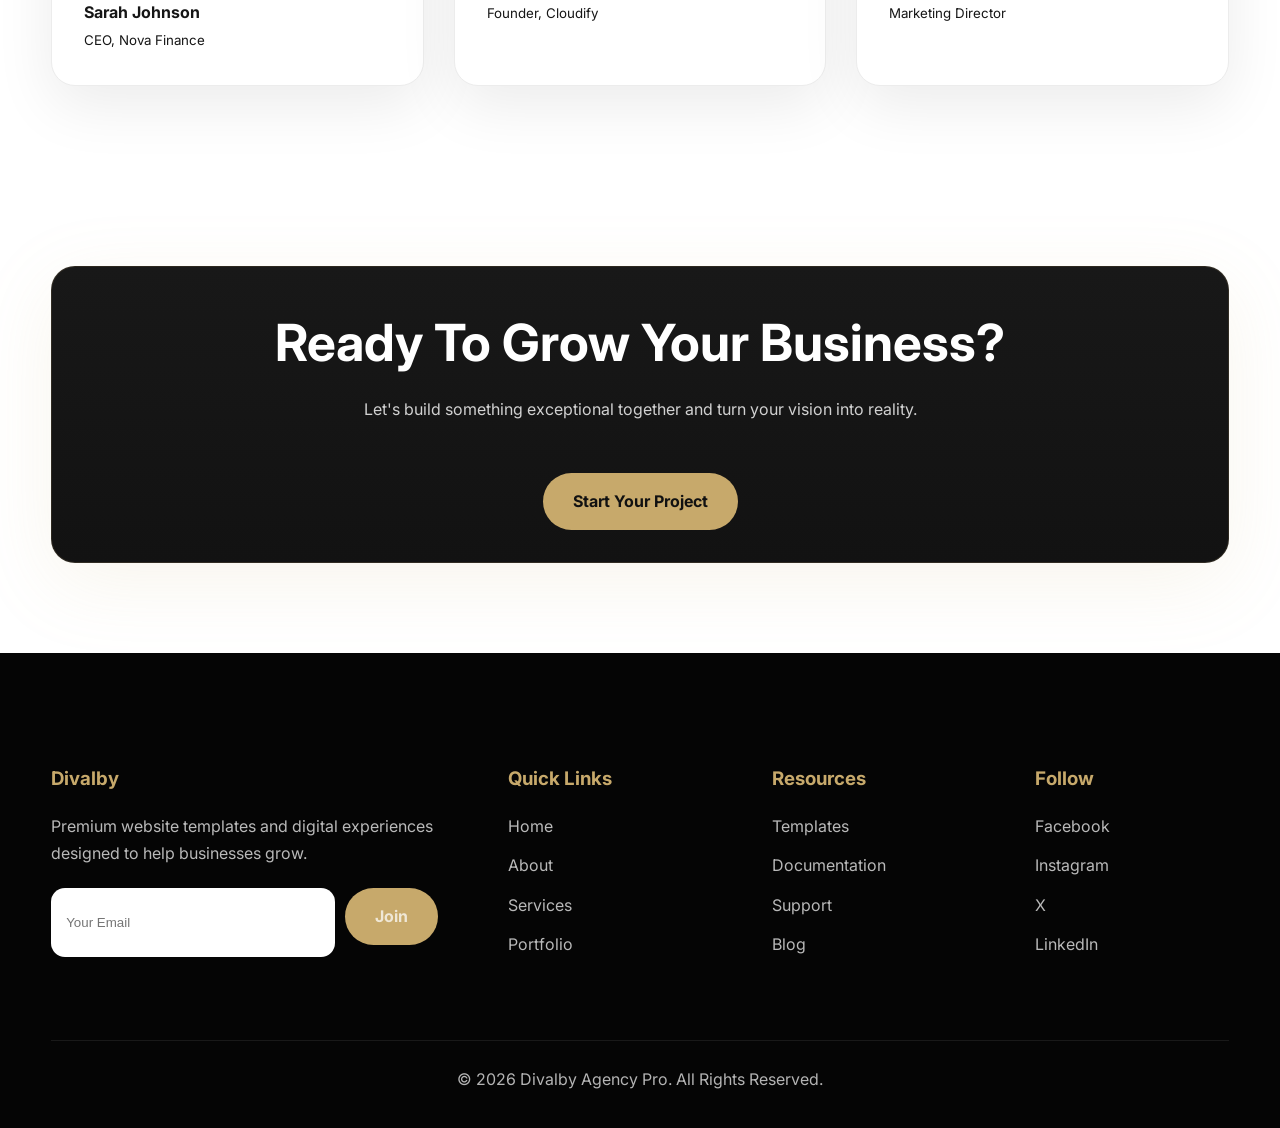
==== commit cd16fa11: "Update index.html" ====
--- a/Divalby Premium Agency Template/index.html
+++ b/Divalby Premium Agency Template/index.html
@@ -4,7 +4,7 @@
 <meta charset="UTF-8">
 <meta name="viewport" content="width=device-width, initial-scale=1.0">
 <title>Divalby Agency Pro</title>
-<link rel="stylesheet" href="divalby-style-v3.css">
+<link rel="stylesheet" href="style.css">
 <link href="https://fonts.googleapis.com/css2?family=Inter:wght@400;500;600;700;800&display=swap" rel="stylesheet">
 </head>
 <body>
--- a/Divalby Premium Agency Template/style.css
+++ b/Divalby Premium Agency Template/style.css
@@ -0,0 +1,353 @@
+
+/* =====================================================
+   DIVALBY AGENCY PRO - LUXURY EDITION v3
+   Black + Gold Premium Theme
+===================================================== */
+
+:root{
+  --gold:#c7a96b;
+  --gold-light:#e0c38a;
+  --black:#070707;
+  --black-soft:#111111;
+  --card:#151515;
+  --white:#ffffff;
+  --light:#f7f7f7;
+  --text:#161616;
+  --muted:#6b7280;
+  --border:#ececec;
+  --radius:24px;
+  --shadow:0 20px 60px rgba(0,0,0,.08);
+  --container:1200px;
+  --transition:.35s cubic-bezier(.22,1,.36,1);
+}
+
+*{margin:0;padding:0;box-sizing:border-box}
+html{scroll-behavior:smooth}
+body{
+  font-family:Inter,sans-serif;
+  color:var(--text);
+  background:#fff;
+  line-height:1.7;
+  overflow-x:hidden;
+}
+img{display:block;max-width:100%}
+a{text-decoration:none;color:inherit}
+.container{width:min(var(--container),92%);margin:auto}
+
+/* HEADER */
+.header{
+  position:fixed;top:0;left:0;width:100%;z-index:1000;
+  backdrop-filter:blur(20px);
+  background:rgba(10,10,10,.85);
+  border-bottom:1px solid rgba(255,255,255,.06);
+}
+.nav{
+  height:82px;
+  display:flex;
+  align-items:center;
+  justify-content:space-between;
+}
+.logo{
+  font-size:1.7rem;
+  font-weight:800;
+  color:var(--gold);
+}
+nav{display:flex;gap:28px}
+nav a{
+  color:#fff;
+  font-size:.95rem;
+  font-weight:600;
+  position:relative;
+}
+nav a:after{
+  content:'';
+  position:absolute;
+  left:0;bottom:-8px;
+  width:0;height:2px;
+  background:var(--gold);
+  transition:var(--transition);
+}
+nav a:hover:after,
+nav a.active:after{width:100%}
+nav a.active{color:var(--gold)}
+
+/* HERO */
+.hero{
+  min-height:100vh;
+  display:flex;
+  align-items:center;
+  justify-content:center;
+  text-align:center;
+  color:#fff;
+  position:relative;
+  background:
+  radial-gradient(circle at top left, rgba(199,169,107,.18), transparent 35%),
+  #050505;
+}
+.hero-content{max-width:1000px}
+.hero h1{
+  font-size:clamp(3rem,7vw,5.8rem);
+  line-height:1.05;
+  font-weight:800;
+}
+.hero-gradient{color:var(--gold)}
+.hero p{
+  max-width:760px;
+  margin:24px auto;
+  color:#c9c9c9;
+}
+.hero-buttons{
+  display:flex;
+  gap:16px;
+  justify-content:center;
+  flex-wrap:wrap;
+  margin-top:30px;
+}
+.hero-stats{
+  display:flex;
+  justify-content:center;
+  gap:80px;
+  margin-top:55px;
+  flex-wrap:wrap;
+}
+.hero-stats h3{
+  font-size:2rem;
+  color:var(--gold);
+}
+.hero-stats p{
+  margin:0;
+  color:#cfcfcf;
+}
+
+/* BUTTONS */
+.btn{
+  display:inline-block;
+  padding:15px 30px;
+  border-radius:999px;
+  transition:var(--transition);
+  font-weight:700;
+}
+.btn:hover{transform:translateY(-4px)}
+.btn-primary{
+  background:var(--gold);
+  color:#111;
+}
+.btn-secondary{
+  border:1px solid var(--gold);
+  color:var(--gold);
+}
+
+/* SECTIONS */
+section{padding:90px 0}
+.section-title{
+  text-align:center;
+  margin-bottom:50px;
+}
+.section-title h2{
+  font-size:clamp(2rem,4vw,3.2rem);
+  margin-bottom:10px;
+}
+.section-title p{
+  color:var(--muted);
+  max-width:650px;
+  margin:auto;
+}
+
+/* GRIDS */
+.grid-2,.grid-3,.grid-4{
+  display:grid;
+  gap:30px;
+}
+.grid-2{grid-template-columns:repeat(2,1fr)}
+.grid-3{grid-template-columns:repeat(3,1fr)}
+.grid-4{grid-template-columns:repeat(4,1fr)}
+
+/* CARDS */
+.card{
+  background:#fff;
+  border:1px solid var(--border);
+  border-radius:var(--radius);
+  padding:32px;
+  box-shadow:var(--shadow);
+  transition:var(--transition);
+}
+.card:hover{
+  transform:translateY(-8px);
+  box-shadow:0 30px 80px rgba(199,169,107,.12);
+}
+
+/* SERVICES */
+.service-icon{
+  width:60px;
+  height:60px;
+  border-radius:50%;
+  display:flex;
+  align-items:center;
+  justify-content:center;
+  background:rgba(199,169,107,.12);
+  margin-bottom:18px;
+  font-size:1.4rem;
+}
+
+/* PROJECTS */
+.project{
+  overflow:hidden;
+}
+.project-image{
+  height:240px;
+  border-radius:18px;
+  margin-bottom:18px;
+  background:linear-gradient(135deg,#c7a96b,#7a5f33);
+}
+.project:hover .project-image{
+  transform:scale(1.03);
+  transition:var(--transition);
+}
+
+/* FAQ */
+.faq-item{
+  max-width:900px;
+  margin:0 auto 18px;
+  overflow:hidden;
+}
+.faq-question{
+  width:100%;
+  border:none;
+  text-align:left;
+  padding:24px;
+  background:inherit;
+  font-weight:700;
+  position:relative;
+}
+.faq-question:after{
+  content:'+';
+  position:absolute;
+  right:24px;
+}
+.faq-answer{
+  max-height:0;
+  overflow:hidden;
+  transition:.3s;
+  padding:0 24px;
+}
+.faq-item.active .faq-answer{
+  max-height:220px;
+  padding-bottom:24px;
+}
+
+/* CTA */
+.glass{
+  background:linear-gradient(180deg,#181818,#121212);
+  color:#fff;
+  border:1px solid rgba(199,169,107,.15);
+  box-shadow:0 20px 80px rgba(199,169,107,.12);
+}
+.glass .section-title p{color:#d1d1d1}
+
+/* CONTACT */
+.contact-grid{
+  display:grid;
+  grid-template-columns:2fr 1fr;
+  gap:40px;
+}
+.form-group{margin-bottom:20px}
+.form-group label{
+  display:block;
+  margin-bottom:8px;
+  font-weight:600;
+}
+input,textarea,select{
+  width:100%;
+  padding:15px;
+  border-radius:14px;
+  border:1px solid var(--border);
+}
+
+/* FOOTER */
+.footer{
+  background:#050505;
+  color:#fff;
+  padding:110px 0 35px;
+}
+.footer-grid{
+  display:grid;
+  grid-template-columns:2fr 1fr 1fr 1fr;
+  gap:70px;
+  margin-bottom:70px;
+}
+.footer h3{
+  color:var(--gold);
+  margin-bottom:18px;
+}
+.footer p{
+  color:rgba(255,255,255,.72);
+}
+.footer a{
+  display:block;
+  margin-bottom:12px;
+  color:rgba(255,255,255,.72);
+  transition:var(--transition);
+}
+.footer a:hover{
+  color:var(--gold);
+  transform:translateX(4px);
+}
+.newsletter{
+  display:flex;
+  gap:10px;
+  margin-top:20px;
+}
+.newsletter input{
+  flex:1;
+  border:none;
+}
+.footer-bottom{
+  border-top:1px solid rgba(255,255,255,.08);
+  padding-top:25px;
+  text-align:center;
+  color:rgba(255,255,255,.7);
+}
+
+/* DARK MODE */
+.dark-mode{
+  background:#070707;
+  color:#fff;
+}
+.dark-mode .card,
+.dark-mode .faq-item{
+  background:#151515;
+  border-color:#252525;
+  color:#fff;
+}
+.dark-mode .faq-question{
+  background:#151515;
+  color:#fff;
+}
+.dark-mode input,
+.dark-mode textarea,
+.dark-mode select{
+  background:#101010;
+  color:#fff;
+  border-color:#292929;
+}
+.dark-mode .section-title p{
+  color:#b5b5b5;
+}
+
+/* RESPONSIVE */
+@media(max-width:1024px){
+  .grid-4{grid-template-columns:repeat(2,1fr)}
+  .footer-grid{grid-template-columns:repeat(2,1fr)}
+  .contact-grid{grid-template-columns:1fr}
+}
+@media(max-width:768px){
+  .grid-2,.grid-3,.grid-4,.footer-grid{
+    grid-template-columns:1fr;
+  }
+  .hero-stats{
+    gap:35px;
+  }
+  section{
+    padding:75px 0;
+  }
+}
